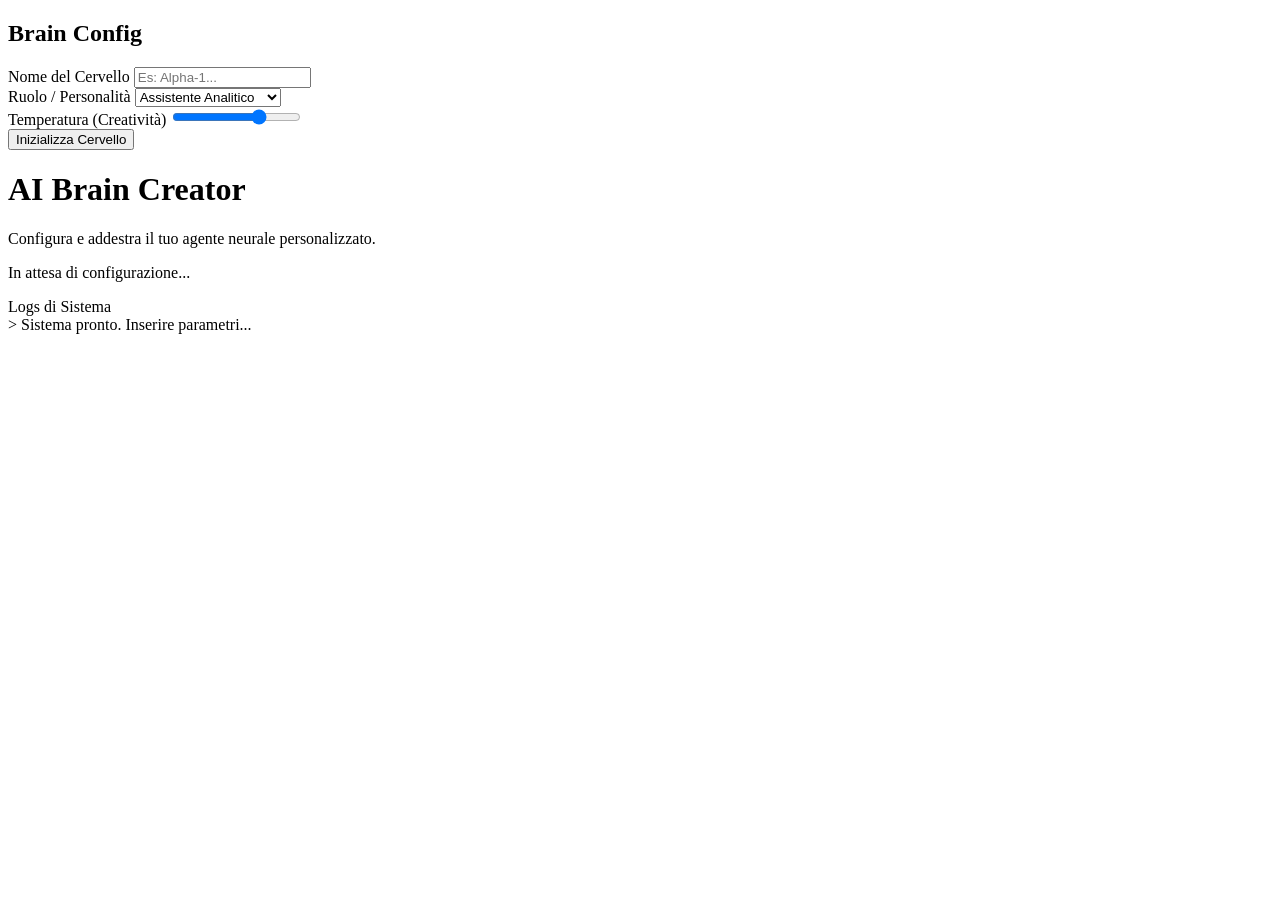
==== index.html @ f11202c1 "Create index.html" ====
<!DOCTYPE html>
<html lang="it">
<head>
    <meta charset="UTF-8">
    <meta name="viewport" content="width=device-width, initial-scale=1.0">
    <title>AI Brain Creator | Dashboard</title>
    <link rel="stylesheet" href="style.css">
    <link href="https://fonts.googleapis.com/css2?family=Inter:wght@300;400;600&display=swap" rel="stylesheet">
</head>
<body>
    <div class="app-container">
        <aside class="sidebar">
            <h2>Brain Config</h2>
            <div class="input-group">
                <label for="brain-name">Nome del Cervello</label>
                <input type="text" id="brain-name" placeholder="Es: Alpha-1...">
            </div>
            <div class="input-group">
                <label for="brain-role">Ruolo / Personalità</label>
                <select id="brain-role">
                    <option value="assistant">Assistente Analitico</option>
                    <option value="creative">Genio Creativo</option>
                    <option value="coder">Sviluppatore Esperto</option>
                </select>
            </div>
            <div class="input-group">
                <label for="temp-slider">Temperatura (Creatività)</label>
                <input type="range" id="temp-slider" min="0" max="100" value="70">
            </div>
            <button id="create-btn" class="primary-btn">Inizializza Cervello</button>
        </aside>

        <main class="main-content">
            <header>
                <h1>AI Brain <span class="highlight">Creator</span></h1>
                <p>Configura e addestra il tuo agente neurale personalizzato.</p>
            </header>

            <div class="canvas-area">
                <div id="brain-status" class="status-card">
                    <div class="pulse-ring"></div>
                    <p id="status-text">In attesa di configurazione...</p>
                </div>
                
                <div class="terminal">
                    <div class="terminal-header">Logs di Sistema</div>
                    <div id="log-output" class="log-content">
                        > Sistema pronto. Inserire parametri...
                    </div>
                </div>
            </div>
        </main>
    </div>
    <script src="script.js"></script>
</body>
</html>
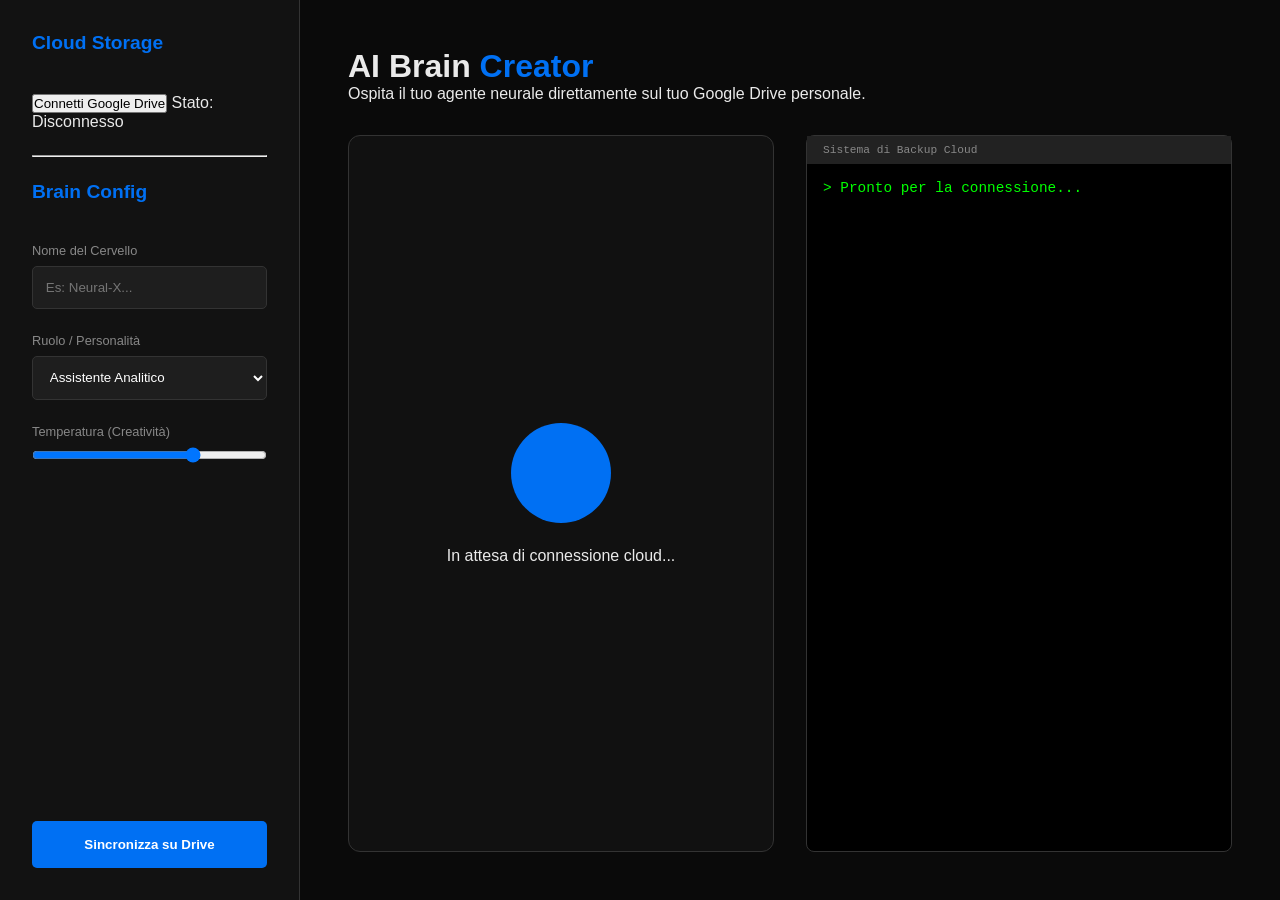
==== commit 7dfd8a5c: "Update index.html" ====
--- a/index.html
+++ b/index.html
@@ -3,17 +3,25 @@
 <head>
     <meta charset="UTF-8">
     <meta name="viewport" content="width=device-width, initial-scale=1.0">
-    <title>AI Brain Creator | Dashboard</title>
+    <title>AI Brain Creator | Cloud Drive Edition</title>
     <link rel="stylesheet" href="style.css">
     <link href="https://fonts.googleapis.com/css2?family=Inter:wght@300;400;600&display=swap" rel="stylesheet">
 </head>
 <body>
     <div class="app-container">
         <aside class="sidebar">
+            <h2>Cloud Storage</h2>
+            <div class="drive-integration">
+                <button id="drive-connect" class="secondary-btn">Connetti Google Drive</button>
+                <span id="drive-status">Stato: Disconnesso</span>
+            </div>
+
+            <hr class="separator">
+
             <h2>Brain Config</h2>
             <div class="input-group">
                 <label for="brain-name">Nome del Cervello</label>
-                <input type="text" id="brain-name" placeholder="Es: Alpha-1...">
+                <input type="text" id="brain-name" placeholder="Es: Neural-X...">
             </div>
             <div class="input-group">
                 <label for="brain-role">Ruolo / Personalità</label>
@@ -27,25 +35,25 @@
                 <label for="temp-slider">Temperatura (Creatività)</label>
                 <input type="range" id="temp-slider" min="0" max="100" value="70">
             </div>
-            <button id="create-btn" class="primary-btn">Inizializza Cervello</button>
+            <button id="create-btn" class="primary-btn">Sincronizza su Drive</button>
         </aside>
 
         <main class="main-content">
             <header>
                 <h1>AI Brain <span class="highlight">Creator</span></h1>
-                <p>Configura e addestra il tuo agente neurale personalizzato.</p>
+                <p>Ospita il tuo agente neurale direttamente sul tuo Google Drive personale.</p>
             </header>
 
             <div class="canvas-area">
                 <div id="brain-status" class="status-card">
                     <div class="pulse-ring"></div>
-                    <p id="status-text">In attesa di configurazione...</p>
+                    <p id="status-text">In attesa di connessione cloud...</p>
                 </div>
                 
                 <div class="terminal">
-                    <div class="terminal-header">Logs di Sistema</div>
+                    <div class="terminal-header">Sistema di Backup Cloud</div>
                     <div id="log-output" class="log-content">
-                        > Sistema pronto. Inserire parametri...
+                        > Pronto per la connessione...
                     </div>
                 </div>
             </div>
--- a/style.css
+++ b/style.css
@@ -0,0 +1,152 @@
+:root {
+    --bg-dark: #0a0a0a;
+    --sidebar-bg: #121212;
+    --accent: #0070f3;
+    --text-main: #eaeaea;
+    --text-dim: #888;
+    --border: #333;
+}
+
+* {
+    box-sizing: border-box;
+    margin: 0;
+    padding: 0;
+}
+
+body {
+    font-family: 'Inter', sans-serif;
+    background-color: var(--bg-dark);
+    color: var(--text-main);
+    height: 100vh;
+    overflow: hidden;
+}
+
+.app-container {
+    display: flex;
+    height: 100%;
+}
+
+/* Sidebar */
+.sidebar {
+    width: 300px;
+    background-color: var(--sidebar-bg);
+    border-right: 1px solid var(--border);
+    padding: 2rem;
+    display: flex;
+    flex-direction: column;
+    gap: 1.5rem;
+}
+
+.sidebar h2 {
+    font-size: 1.2rem;
+    margin-bottom: 1rem;
+    color: var(--accent);
+}
+
+.input-group {
+    display: flex;
+    flex-direction: column;
+    gap: 0.5rem;
+}
+
+label {
+    font-size: 0.8rem;
+    color: var(--text-dim);
+}
+
+input[type="text"], select {
+    background: #1e1e1e;
+    border: 1px solid var(--border);
+    padding: 0.8rem;
+    color: white;
+    border-radius: 5px;
+}
+
+.primary-btn {
+    background-color: var(--accent);
+    color: white;
+    border: none;
+    padding: 1rem;
+    border-radius: 5px;
+    cursor: pointer;
+    font-weight: 600;
+    transition: transform 0.2s, opacity 0.2s;
+    margin-top: auto;
+}
+
+.primary-btn:hover {
+    opacity: 0.9;
+    transform: translateY(-2px);
+}
+
+/* Main Content */
+.main-content {
+    flex: 1;
+    padding: 3rem;
+    display: flex;
+    flex-direction: column;
+    gap: 2rem;
+}
+
+.highlight {
+    color: var(--accent);
+}
+
+.canvas-area {
+    display: grid;
+    grid-template-columns: 1fr 1fr;
+    gap: 2rem;
+    flex: 1;
+}
+
+.status-card {
+    background: #111;
+    border: 1px solid var(--border);
+    border-radius: 12px;
+    display: flex;
+    flex-direction: column;
+    align-items: center;
+    justify-content: center;
+    position: relative;
+}
+
+/* Animazione Pulsante */
+.pulse-ring {
+    width: 100px;
+    height: 100px;
+    border-radius: 50%;
+    background: var(--accent);
+    box-shadow: 0 0 0 rgba(0, 112, 243, 0.4);
+    animation: pulse 2s infinite;
+    margin-bottom: 1.5rem;
+}
+
+@keyframes pulse {
+    0% { box-shadow: 0 0 0 0 rgba(0, 112, 243, 0.7); }
+    70% { box-shadow: 0 0 0 20px rgba(0, 112, 243, 0); }
+    100% { box-shadow: 0 0 0 0 rgba(0, 112, 243, 0); }
+}
+
+.terminal {
+    background: black;
+    border: 1px solid var(--border);
+    border-radius: 8px;
+    font-family: 'Courier New', Courier, monospace;
+    display: flex;
+    flex-direction: column;
+}
+
+.terminal-header {
+    background: #222;
+    padding: 0.5rem 1rem;
+    font-size: 0.7rem;
+    color: var(--text-dim);
+}
+
+.log-content {
+    padding: 1rem;
+    font-size: 0.9rem;
+    color: #00ff00;
+    overflow-y: auto;
+    max-height: 400px;
+}
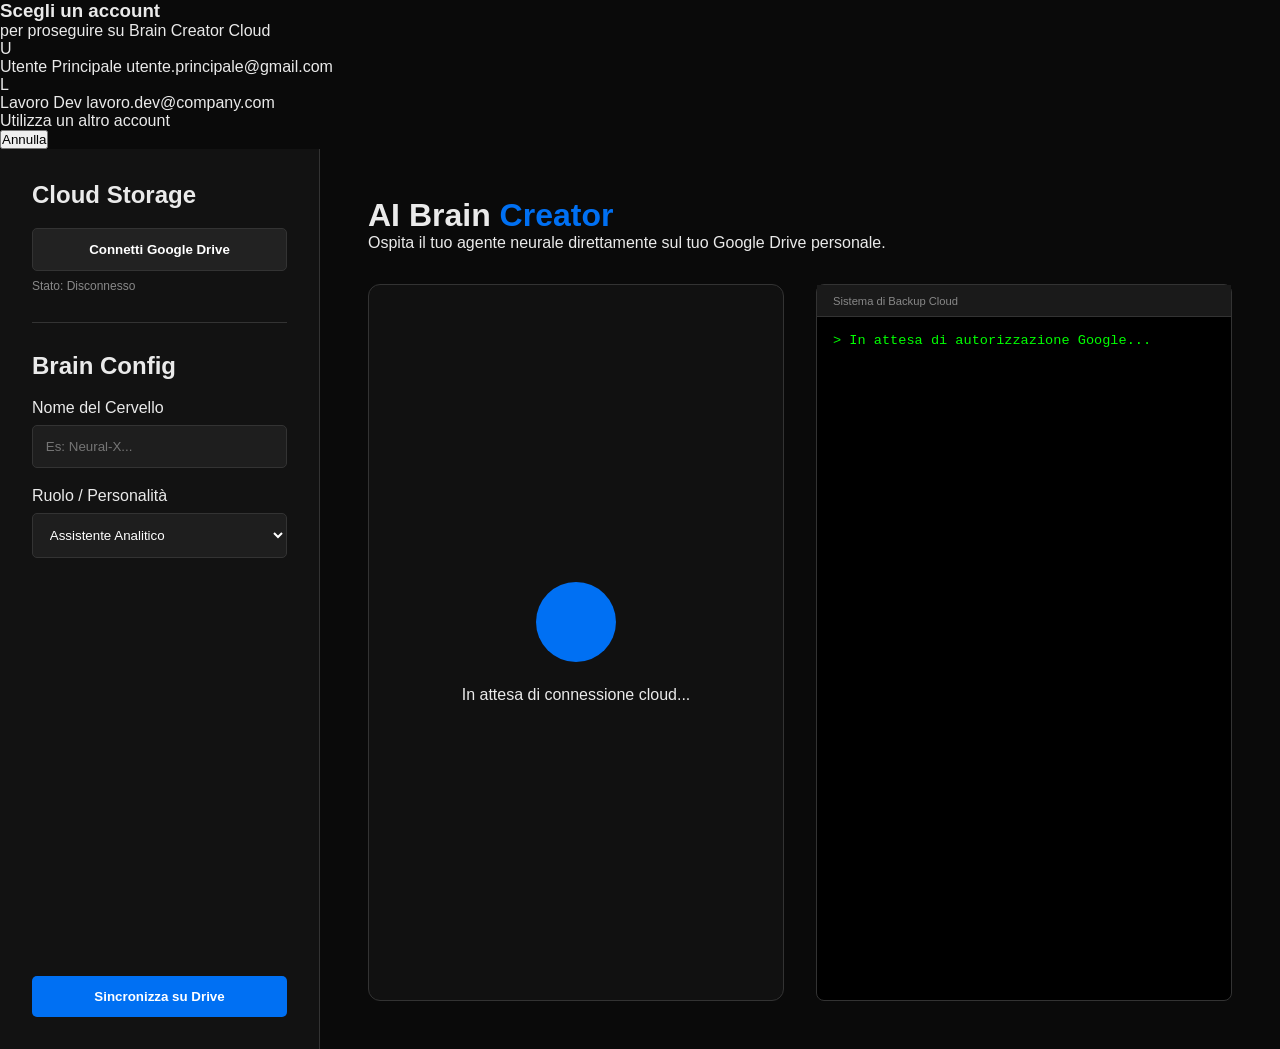
==== commit 07357171: "Update index.html" ====
--- a/index.html
+++ b/index.html
@@ -8,6 +8,33 @@
     <link href="https://fonts.googleapis.com/css2?family=Inter:wght@300;400;600&display=swap" rel="stylesheet">
 </head>
 <body>
+    <div id="account-modal" class="modal-overlay">
+        <div class="modal-content">
+            <h3>Scegli un account</h3>
+            <p>per proseguire su Brain Creator Cloud</p>
+            <div class="account-list">
+                <div class="account-item" onclick="selectAccount('utente.principale@gmail.com')">
+                    <div class="avatar">U</div>
+                    <div class="details">
+                        <span class="name">Utente Principale</span>
+                        <span class="email">utente.principale@gmail.com</span>
+                    </div>
+                </div>
+                <div class="account-item" onclick="selectAccount('lavoro.dev@company.com')">
+                    <div class="avatar">L</div>
+                    <div class="details">
+                        <span class="name">Lavoro Dev</span>
+                        <span class="email">lavoro.dev@company.com</span>
+                    </div>
+                </div>
+                <div class="account-item use-another">
+                    <span>Utilizza un altro account</span>
+                </div>
+            </div>
+            <button class="close-modal" onclick="closeModal()">Annulla</button>
+        </div>
+    </div>
+
     <div class="app-container">
         <aside class="sidebar">
             <h2>Cloud Storage</h2>
@@ -31,10 +58,6 @@
                     <option value="coder">Sviluppatore Esperto</option>
                 </select>
             </div>
-            <div class="input-group">
-                <label for="temp-slider">Temperatura (Creatività)</label>
-                <input type="range" id="temp-slider" min="0" max="100" value="70">
-            </div>
             <button id="create-btn" class="primary-btn">Sincronizza su Drive</button>
         </aside>
 
@@ -53,7 +76,7 @@
                 <div class="terminal">
                     <div class="terminal-header">Sistema di Backup Cloud</div>
                     <div id="log-output" class="log-content">
-                        > Pronto per la connessione...
+                        > In attesa di autorizzazione Google...
                     </div>
                 </div>
             </div>
--- a/style.css
+++ b/style.css
@@ -2,16 +2,13 @@
     --bg-dark: #0a0a0a;
     --sidebar-bg: #121212;
     --accent: #0070f3;
+    --accent-success: #34a853;
     --text-main: #eaeaea;
     --text-dim: #888;
     --border: #333;
 }
 
-* {
-    box-sizing: border-box;
-    margin: 0;
-    padding: 0;
-}
+* { box-sizing: border-box; margin: 0; padding: 0; }
 
 body {
     font-family: 'Inter', sans-serif;
@@ -21,38 +18,36 @@
     overflow: hidden;
 }
 
-.app-container {
-    display: flex;
-    height: 100%;
-}
+.app-container { display: flex; height: 100%; }
 
-/* Sidebar */
 .sidebar {
-    width: 300px;
+    width: 320px;
     background-color: var(--sidebar-bg);
     border-right: 1px solid var(--border);
     padding: 2rem;
     display: flex;
     flex-direction: column;
-    gap: 1.5rem;
+    gap: 1.2rem;
 }
 
-.sidebar h2 {
-    font-size: 1.2rem;
-    margin-bottom: 1rem;
-    color: var(--accent);
-}
-
-.input-group {
+.drive-integration {
     display: flex;
     flex-direction: column;
     gap: 0.5rem;
 }
 
-label {
-    font-size: 0.8rem;
+#drive-status {
+    font-size: 0.75rem;
     color: var(--text-dim);
 }
+
+.separator {
+    border: 0;
+    border-top: 1px solid var(--border);
+    margin: 10px 0;
+}
+
+.input-group { display: flex; flex-direction: column; gap: 0.5rem; }
 
 input[type="text"], select {
     background: #1e1e1e;
@@ -62,42 +57,25 @@
     border-radius: 5px;
 }
 
-.primary-btn {
-    background-color: var(--accent);
-    color: white;
-    border: none;
-    padding: 1rem;
+.primary-btn, .secondary-btn {
+    padding: 0.8rem;
     border-radius: 5px;
     cursor: pointer;
     font-weight: 600;
-    transition: transform 0.2s, opacity 0.2s;
-    margin-top: auto;
+    border: none;
+    transition: all 0.2s;
 }
 
-.primary-btn:hover {
-    opacity: 0.9;
-    transform: translateY(-2px);
-}
+.primary-btn { background-color: var(--accent); color: white; margin-top: auto; }
+.secondary-btn { background-color: #222; color: #fff; border: 1px solid var(--border); }
 
-/* Main Content */
-.main-content {
-    flex: 1;
-    padding: 3rem;
-    display: flex;
-    flex-direction: column;
-    gap: 2rem;
-}
+.secondary-btn:hover { background-color: #333; }
+.primary-btn:hover { transform: translateY(-2px); opacity: 0.9; }
 
-.highlight {
-    color: var(--accent);
-}
-
-.canvas-area {
-    display: grid;
-    grid-template-columns: 1fr 1fr;
-    gap: 2rem;
-    flex: 1;
-}
+/* Main UI */
+.main-content { flex: 1; padding: 3rem; display: flex; flex-direction: column; gap: 2rem; }
+.highlight { color: var(--accent); }
+.canvas-area { display: grid; grid-template-columns: 1fr 1fr; gap: 2rem; flex: 1; }
 
 .status-card {
     background: #111;
@@ -107,22 +85,19 @@
     flex-direction: column;
     align-items: center;
     justify-content: center;
-    position: relative;
 }
 
-/* Animazione Pulsante */
 .pulse-ring {
-    width: 100px;
-    height: 100px;
+    width: 80px;
+    height: 80px;
     border-radius: 50%;
     background: var(--accent);
-    box-shadow: 0 0 0 rgba(0, 112, 243, 0.4);
     animation: pulse 2s infinite;
     margin-bottom: 1.5rem;
 }
 
 @keyframes pulse {
-    0% { box-shadow: 0 0 0 0 rgba(0, 112, 243, 0.7); }
+    0% { box-shadow: 0 0 0 0 rgba(0, 112, 243, 0.4); }
     70% { box-shadow: 0 0 0 20px rgba(0, 112, 243, 0); }
     100% { box-shadow: 0 0 0 0 rgba(0, 112, 243, 0); }
 }
@@ -131,22 +106,9 @@
     background: black;
     border: 1px solid var(--border);
     border-radius: 8px;
-    font-family: 'Courier New', Courier, monospace;
     display: flex;
     flex-direction: column;
 }
 
-.terminal-header {
-    background: #222;
-    padding: 0.5rem 1rem;
-    font-size: 0.7rem;
-    color: var(--text-dim);
-}
-
-.log-content {
-    padding: 1rem;
-    font-size: 0.9rem;
-    color: #00ff00;
-    overflow-y: auto;
-    max-height: 400px;
-}
+.terminal-header { background: #1a1a1a; padding: 0.6rem 1rem; font-size: 0.7rem; color: var(--text-dim); border-bottom: 1px solid var(--border); }
+.log-content { padding: 1rem; font-size: 0.85rem; color: #00ff00; font-family: monospace; overflow-y: auto; }
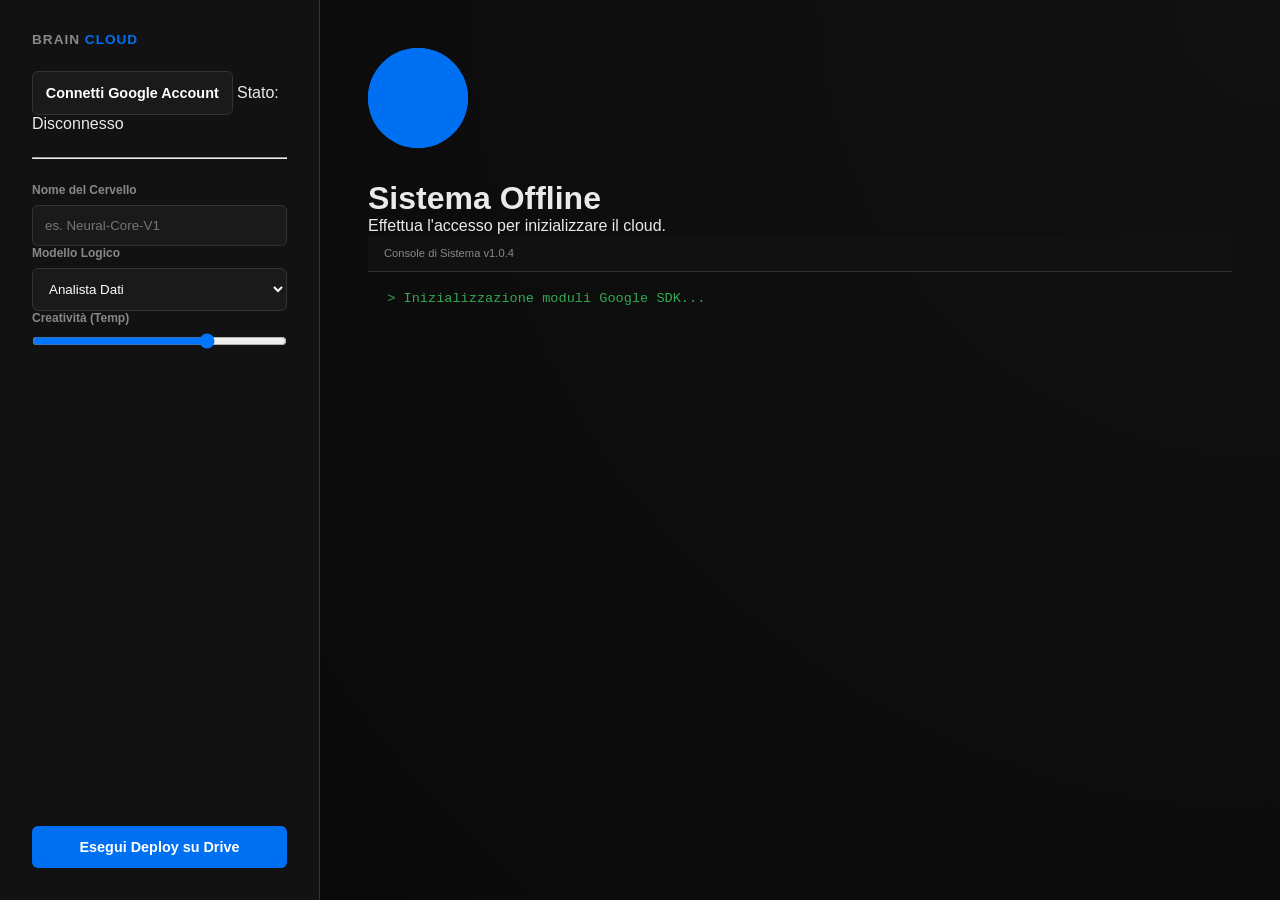
==== commit 8f1f2034: "Update index.html" ====
--- a/index.html
+++ b/index.html
@@ -3,85 +3,77 @@
 <head>
     <meta charset="UTF-8">
     <meta name="viewport" content="width=device-width, initial-scale=1.0">
-    <title>AI Brain Creator | Cloud Drive Edition</title>
+    <title>AI Brain Creator | Cloud Drive Professional</title>
     <link rel="stylesheet" href="style.css">
     <link href="https://fonts.googleapis.com/css2?family=Inter:wght@300;400;600&display=swap" rel="stylesheet">
 </head>
 <body>
-    <div id="account-modal" class="modal-overlay">
-        <div class="modal-content">
-            <h3>Scegli un account</h3>
-            <p>per proseguire su Brain Creator Cloud</p>
-            <div class="account-list">
-                <div class="account-item" onclick="selectAccount('utente.principale@gmail.com')">
-                    <div class="avatar">U</div>
-                    <div class="details">
-                        <span class="name">Utente Principale</span>
-                        <span class="email">utente.principale@gmail.com</span>
-                    </div>
-                </div>
-                <div class="account-item" onclick="selectAccount('lavoro.dev@company.com')">
-                    <div class="avatar">L</div>
-                    <div class="details">
-                        <span class="name">Lavoro Dev</span>
-                        <span class="email">lavoro.dev@company.com</span>
-                    </div>
-                </div>
-                <div class="account-item use-another">
-                    <span>Utilizza un altro account</span>
-                </div>
-            </div>
-            <button class="close-modal" onclick="closeModal()">Annulla</button>
-        </div>
-    </div>
-
     <div class="app-container">
         <aside class="sidebar">
-            <h2>Cloud Storage</h2>
+            <div class="brand">
+                <h2>Brain <span class="highlight">Cloud</span></h2>
+            </div>
+            
             <div class="drive-integration">
-                <button id="drive-connect" class="secondary-btn">Connetti Google Drive</button>
+                <button id="drive-connect" class="secondary-btn">Connetti Google Account</button>
                 <span id="drive-status">Stato: Disconnesso</span>
             </div>
 
             <hr class="separator">
 
-            <h2>Brain Config</h2>
-            <div class="input-group">
-                <label for="brain-name">Nome del Cervello</label>
-                <input type="text" id="brain-name" placeholder="Es: Neural-X...">
+            <div class="config-section">
+                <div class="input-group">
+                    <label>Nome del Cervello</label>
+                    <input type="text" id="brain-name" placeholder="es. Neural-Core-V1">
+                </div>
+                
+                <div class="input-group">
+                    <label>Modello Logico</label>
+                    <select id="brain-role">
+                        <option value="analyst">Analista Dati</option>
+                        <option value="creative">Generatore Creativo</option>
+                        <option value="logic">Motore Logico</option>
+                    </select>
+                </div>
+
+                <div class="input-group">
+                    <label>Creatività (Temp)</label>
+                    <input type="range" id="temp-slider" min="0" max="100" value="70">
+                </div>
             </div>
-            <div class="input-group">
-                <label for="brain-role">Ruolo / Personalità</label>
-                <select id="brain-role">
-                    <option value="assistant">Assistente Analitico</option>
-                    <option value="creative">Genio Creativo</option>
-                    <option value="coder">Sviluppatore Esperto</option>
-                </select>
+
+            <div class="progress-container" id="upload-progress" style="display: none;">
+                <div class="progress-bar">
+                    <div class="progress-fill" id="fill-bar"></div>
+                </div>
+                <span class="progress-text">Sincronizzazione...</span>
             </div>
-            <button id="create-btn" class="primary-btn">Sincronizza su Drive</button>
+
+            <button id="create-btn" class="primary-btn">Esegui Deploy su Drive</button>
         </aside>
 
         <main class="main-content">
-            <header>
-                <h1>AI Brain <span class="highlight">Creator</span></h1>
-                <p>Ospita il tuo agente neurale direttamente sul tuo Google Drive personale.</p>
-            </header>
+            <div class="canvas">
+                <div class="status-monitor">
+                    <div class="pulse-ring" id="main-ring"></div>
+                    <h1 id="status-title">Sistema Offline</h1>
+                    <p id="status-desc">Effettua l'accesso per inizializzare il cloud.</p>
+                </div>
 
-            <div class="canvas-area">
-                <div id="brain-status" class="status-card">
-                    <div class="pulse-ring"></div>
-                    <p id="status-text">In attesa di connessione cloud...</p>
-                </div>
-                
-                <div class="terminal">
-                    <div class="terminal-header">Sistema di Backup Cloud</div>
+                <div class="terminal-window">
+                    <div class="terminal-header">
+                        <span>Console di Sistema v1.0.4</span>
+                    </div>
                     <div id="log-output" class="log-content">
-                        > In attesa di autorizzazione Google...
+                        > Inizializzazione moduli Google SDK...
                     </div>
                 </div>
             </div>
         </main>
     </div>
+
+    <script async defer src="https://apis.google.com/js/api.js" onload="gapiLoaded()"></script>
+    <script async defer src="https://accounts.google.com/gsi/client" onload="gisLoaded()"></script>
     <script src="script.js"></script>
 </body>
 </html>
--- a/style.css
+++ b/style.css
@@ -3,12 +3,19 @@
     --sidebar-bg: #121212;
     --accent: #0070f3;
     --accent-success: #34a853;
+    --accent-error: #ff4d4d;
     --text-main: #eaeaea;
     --text-dim: #888;
     --border: #333;
-}
-
-* { box-sizing: border-box; margin: 0; padding: 0; }
+    --modal-bg: #1e1e1e;
+    --transition: all 0.3s ease;
+}
+
+* {
+    box-sizing: border-box;
+    margin: 0;
+    padding: 0;
+}
 
 body {
     font-family: 'Inter', sans-serif;
@@ -18,7 +25,78 @@
     overflow: hidden;
 }
 
-.app-container { display: flex; height: 100%; }
+/* Modal e Overlay */
+.modal-overlay {
+    position: fixed;
+    top: 0; left: 0; width: 100%; height: 100%;
+    background: rgba(0, 0, 0, 0.9);
+    display: none;
+    justify-content: center;
+    align-items: center;
+    z-index: 9999;
+    backdrop-filter: blur(5px);
+}
+
+.modal-content {
+    background: var(--modal-bg);
+    padding: 2.5rem;
+    border-radius: 16px;
+    width: 100%;
+    max-width: 420px;
+    border: 1px solid var(--border);
+    box-shadow: 0 20px 50px rgba(0,0,0,0.5);
+    text-align: center;
+    animation: slideIn 0.3s ease-out;
+}
+
+@keyframes slideIn {
+    from { transform: translateY(20px); opacity: 0; }
+    to { transform: translateY(0); opacity: 1; }
+}
+
+.account-list {
+    display: flex;
+    flex-direction: column;
+    gap: 1rem;
+    margin: 2rem 0;
+}
+
+.account-item {
+    display: flex;
+    align-items: center;
+    padding: 1rem;
+    background: #252525;
+    border-radius: 10px;
+    cursor: pointer;
+    border: 1px solid transparent;
+    transition: var(--transition);
+}
+
+.account-item:hover {
+    background: #2d2d2d;
+    border-color: var(--accent);
+}
+
+.avatar {
+    width: 40px; height: 40px;
+    background: linear-gradient(135deg, var(--accent), #00a2ff);
+    border-radius: 50%;
+    display: flex;
+    align-items: center;
+    justify-content: center;
+    font-weight: 600;
+    margin-right: 1rem;
+}
+
+.details { text-align: left; }
+.details .name { display: block; font-size: 0.95rem; font-weight: 600; }
+.details .email { font-size: 0.8rem; color: var(--text-dim); }
+
+/* Layout Principale */
+.app-container {
+    display: flex;
+    height: 100vh;
+}
 
 .sidebar {
     width: 320px;
@@ -27,88 +105,148 @@
     padding: 2rem;
     display: flex;
     flex-direction: column;
-    gap: 1.2rem;
-}
-
-.drive-integration {
+    gap: 1.5rem;
+}
+
+.sidebar h2 {
+    font-size: 0.85rem;
+    text-transform: uppercase;
+    letter-spacing: 1px;
+    color: var(--text-dim);
+}
+
+.input-group {
     display: flex;
     flex-direction: column;
     gap: 0.5rem;
 }
 
-#drive-status {
-    font-size: 0.75rem;
-    color: var(--text-dim);
-}
-
-.separator {
-    border: 0;
-    border-top: 1px solid var(--border);
-    margin: 10px 0;
-}
-
-.input-group { display: flex; flex-direction: column; gap: 0.5rem; }
+label { font-size: 0.75rem; color: var(--text-dim); font-weight: 600; }
 
 input[type="text"], select {
-    background: #1e1e1e;
-    border: 1px solid var(--border);
-    padding: 0.8rem;
+    background: #1a1a1a;
+    border: 1px solid var(--border);
+    padding: 0.75rem;
     color: white;
-    border-radius: 5px;
-}
-
+    border-radius: 6px;
+    font-family: inherit;
+    transition: var(--transition);
+}
+
+input:focus, select:focus {
+    outline: none;
+    border-color: var(--accent);
+}
+
+/* Progress Bar */
+.progress-container {
+    width: 100%;
+    height: 6px;
+    background: #222;
+    border-radius: 10px;
+    margin: 1rem 0;
+    overflow: hidden;
+    display: none;
+}
+
+.progress-fill {
+    height: 100%;
+    width: 0%;
+    background: var(--accent);
+    transition: width 0.3s ease;
+}
+
+/* Pulsanti */
 .primary-btn, .secondary-btn {
     padding: 0.8rem;
-    border-radius: 5px;
+    border-radius: 6px;
     cursor: pointer;
     font-weight: 600;
+    font-size: 0.9rem;
     border: none;
-    transition: all 0.2s;
-}
-
-.primary-btn { background-color: var(--accent); color: white; margin-top: auto; }
-.secondary-btn { background-color: #222; color: #fff; border: 1px solid var(--border); }
-
-.secondary-btn:hover { background-color: #333; }
-.primary-btn:hover { transform: translateY(-2px); opacity: 0.9; }
-
-/* Main UI */
-.main-content { flex: 1; padding: 3rem; display: flex; flex-direction: column; gap: 2rem; }
+    transition: var(--transition);
+}
+
+.primary-btn { background: var(--accent); color: white; margin-top: auto; }
+.primary-btn:disabled { background: #333; cursor: not-allowed; }
+.secondary-btn { background: #1a1a1a; color: white; border: 1px solid var(--border); }
+.secondary-btn:hover { background: #222; border-color: var(--text-dim); }
+
+/* Main Area */
+.main-content {
+    flex: 1;
+    padding: 3rem;
+    display: flex;
+    flex-direction: column;
+    gap: 2rem;
+    background: radial-gradient(circle at top right, #111, #0a0a0a);
+}
+
 .highlight { color: var(--accent); }
-.canvas-area { display: grid; grid-template-columns: 1fr 1fr; gap: 2rem; flex: 1; }
+
+.canvas-area {
+    display: grid;
+    grid-template-columns: 1fr 1fr;
+    gap: 2rem;
+    flex: 1;
+}
 
 .status-card {
-    background: #111;
-    border: 1px solid var(--border);
-    border-radius: 12px;
+    background: rgba(20, 20, 20, 0.5);
+    border: 1px solid var(--border);
+    border-radius: 16px;
     display: flex;
     flex-direction: column;
     align-items: center;
     justify-content: center;
+    backdrop-filter: blur(10px);
 }
 
 .pulse-ring {
-    width: 80px;
-    height: 80px;
+    width: 100px;
+    height: 100px;
     border-radius: 50%;
     background: var(--accent);
-    animation: pulse 2s infinite;
-    margin-bottom: 1.5rem;
-}
-
-@keyframes pulse {
-    0% { box-shadow: 0 0 0 0 rgba(0, 112, 243, 0.4); }
-    70% { box-shadow: 0 0 0 20px rgba(0, 112, 243, 0); }
-    100% { box-shadow: 0 0 0 0 rgba(0, 112, 243, 0); }
+    position: relative;
+    margin-bottom: 2rem;
+}
+
+.pulse-ring::after {
+    content: '';
+    position: absolute;
+    width: 100%; height: 100%;
+    border-radius: 50%;
+    background: inherit;
+    animation: pulse-anim 2s infinite;
+}
+
+@keyframes pulse-anim {
+    0% { transform: scale(1); opacity: 0.5; }
+    100% { transform: scale(1.8); opacity: 0; }
 }
 
 .terminal {
-    background: black;
-    border: 1px solid var(--border);
-    border-radius: 8px;
-    display: flex;
-    flex-direction: column;
-}
-
-.terminal-header { background: #1a1a1a; padding: 0.6rem 1rem; font-size: 0.7rem; color: var(--text-dim); border-bottom: 1px solid var(--border); }
-.log-content { padding: 1rem; font-size: 0.85rem; color: #00ff00; font-family: monospace; overflow-y: auto; }
+    background: #000;
+    border: 1px solid var(--border);
+    border-radius: 12px;
+    overflow: hidden;
+    display: flex;
+    flex-direction: column;
+}
+
+.terminal-header {
+    background: #111;
+    padding: 0.75rem 1rem;
+    font-size: 0.7rem;
+    color: var(--text-dim);
+    border-bottom: 1px solid var(--border);
+}
+
+.log-content {
+    padding: 1.2rem;
+    font-size: 0.85rem;
+    color: var(--accent-success);
+    font-family: 'Courier New', monospace;
+    overflow-y: auto;
+    flex: 1;
+}
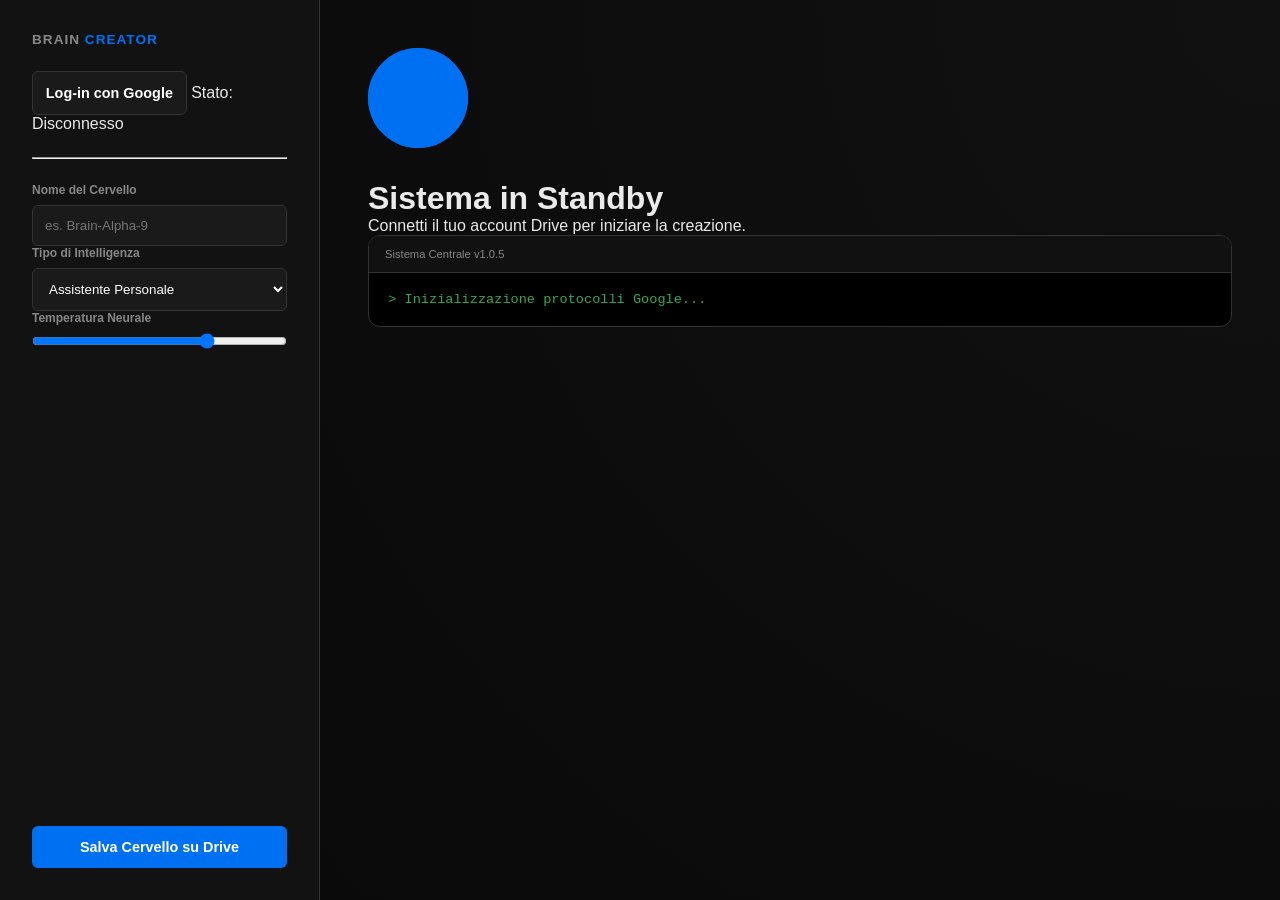
==== commit 941eb9c8: "Update index.html" ====
--- a/index.html
+++ b/index.html
@@ -3,7 +3,7 @@
 <head>
     <meta charset="UTF-8">
     <meta name="viewport" content="width=device-width, initial-scale=1.0">
-    <title>AI Brain Creator | Cloud Drive Professional</title>
+    <title>AI Brain Creator | Cloud Drive Pro</title>
     <link rel="stylesheet" href="style.css">
     <link href="https://fonts.googleapis.com/css2?family=Inter:wght@300;400;600&display=swap" rel="stylesheet">
 </head>
@@ -11,11 +11,11 @@
     <div class="app-container">
         <aside class="sidebar">
             <div class="brand">
-                <h2>Brain <span class="highlight">Cloud</span></h2>
+                <h2>Brain <span class="highlight">Creator</span></h2>
             </div>
             
             <div class="drive-integration">
-                <button id="drive-connect" class="secondary-btn">Connetti Google Account</button>
+                <button id="drive-connect" class="secondary-btn">Log-in con Google</button>
                 <span id="drive-status">Stato: Disconnesso</span>
             </div>
 
@@ -24,48 +24,46 @@
             <div class="config-section">
                 <div class="input-group">
                     <label>Nome del Cervello</label>
-                    <input type="text" id="brain-name" placeholder="es. Neural-Core-V1">
+                    <input type="text" id="brain-name" placeholder="es. Brain-Alpha-9">
                 </div>
                 
                 <div class="input-group">
-                    <label>Modello Logico</label>
+                    <label>Tipo di Intelligenza</label>
                     <select id="brain-role">
-                        <option value="analyst">Analista Dati</option>
-                        <option value="creative">Generatore Creativo</option>
-                        <option value="logic">Motore Logico</option>
+                        <option value="assistant">Assistente Personale</option>
+                        <option value="researcher">Ricercatore Scientifico</option>
+                        <option value="creative">Scrittore Creativo</option>
                     </select>
                 </div>
 
                 <div class="input-group">
-                    <label>Creatività (Temp)</label>
+                    <label>Temperatura Neurale</label>
                     <input type="range" id="temp-slider" min="0" max="100" value="70">
                 </div>
             </div>
 
-            <div class="progress-container" id="upload-progress" style="display: none;">
+            <div id="upload-progress" class="progress-container" style="display: none;">
                 <div class="progress-bar">
                     <div class="progress-fill" id="fill-bar"></div>
                 </div>
-                <span class="progress-text">Sincronizzazione...</span>
+                <span class="progress-text">Caricamento su Cloud...</span>
             </div>
 
-            <button id="create-btn" class="primary-btn">Esegui Deploy su Drive</button>
+            <button id="create-btn" class="primary-btn">Salva Cervello su Drive</button>
         </aside>
 
         <main class="main-content">
             <div class="canvas">
                 <div class="status-monitor">
                     <div class="pulse-ring" id="main-ring"></div>
-                    <h1 id="status-title">Sistema Offline</h1>
-                    <p id="status-desc">Effettua l'accesso per inizializzare il cloud.</p>
+                    <h1 id="status-title">Sistema in Standby</h1>
+                    <p id="status-desc">Connetti il tuo account Drive per iniziare la creazione.</p>
                 </div>
 
-                <div class="terminal-window">
-                    <div class="terminal-header">
-                        <span>Console di Sistema v1.0.4</span>
-                    </div>
+                <div class="terminal">
+                    <div class="terminal-header">Sistema Centrale v1.0.5</div>
                     <div id="log-output" class="log-content">
-                        > Inizializzazione moduli Google SDK...
+                        > Inizializzazione protocolli Google...
                     </div>
                 </div>
             </div>
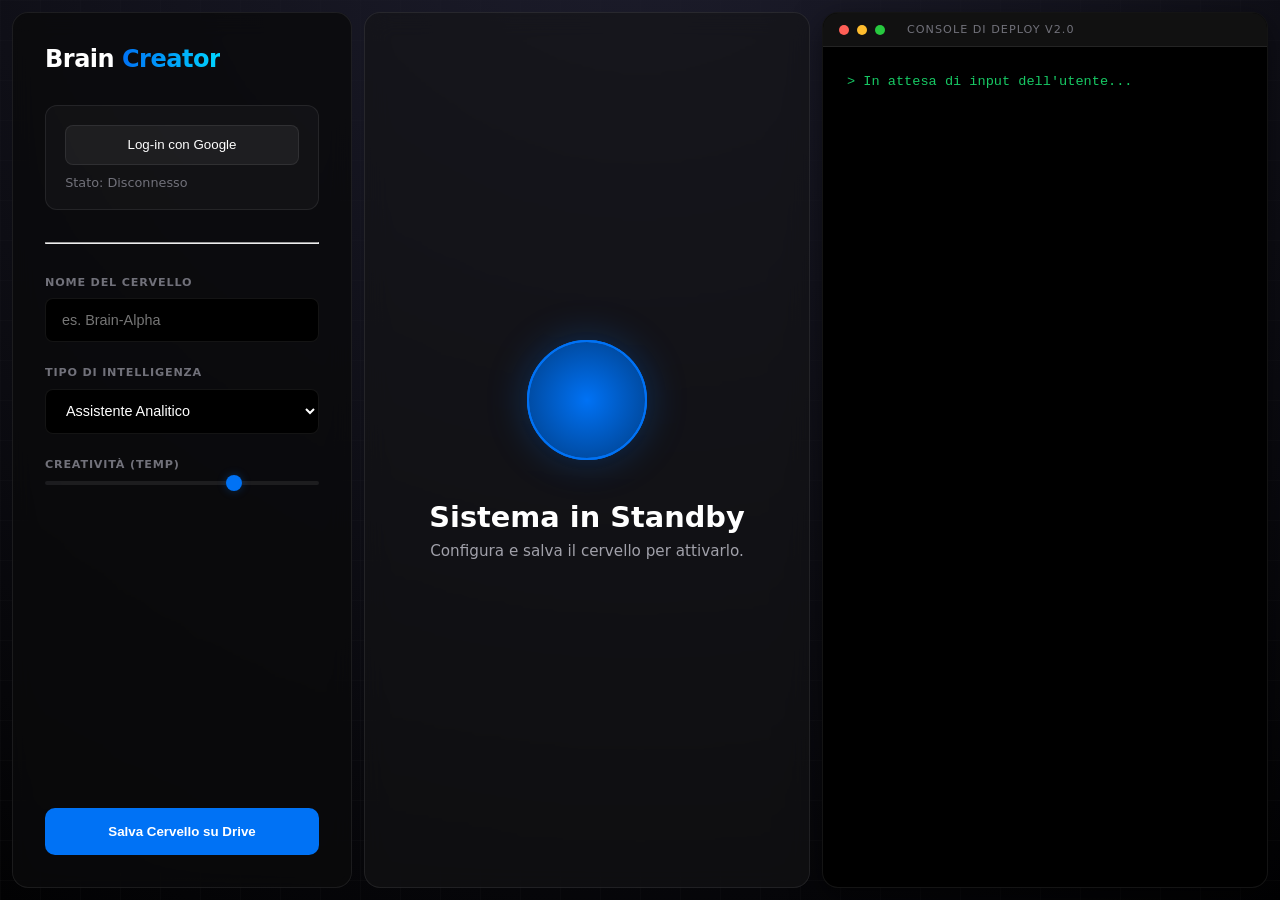
==== commit 06cc5597: "Update index.html" ====
--- a/index.html
+++ b/index.html
@@ -3,7 +3,7 @@
 <head>
     <meta charset="UTF-8">
     <meta name="viewport" content="width=device-width, initial-scale=1.0">
-    <title>AI Brain Creator | Cloud Drive Pro</title>
+    <title>AI Brain Creator | Dashboard</title>
     <link rel="stylesheet" href="style.css">
     <link href="https://fonts.googleapis.com/css2?family=Inter:wght@300;400;600&display=swap" rel="stylesheet">
 </head>
@@ -24,32 +24,31 @@
             <div class="config-section">
                 <div class="input-group">
                     <label>Nome del Cervello</label>
-                    <input type="text" id="brain-name" placeholder="es. Brain-Alpha-9">
+                    <input type="text" id="brain-name" placeholder="es. Brain-Alpha">
                 </div>
                 
                 <div class="input-group">
                     <label>Tipo di Intelligenza</label>
                     <select id="brain-role">
-                        <option value="assistant">Assistente Personale</option>
-                        <option value="researcher">Ricercatore Scientifico</option>
-                        <option value="creative">Scrittore Creativo</option>
+                        <option value="assistant">Assistente Analitico</option>
+                        <option value="creative">Genio Creativo</option>
+                        <option value="coder">Sviluppatore Esperto</option>
                     </select>
                 </div>
 
                 <div class="input-group">
-                    <label>Temperatura Neurale</label>
+                    <label>Creatività (Temp)</label>
                     <input type="range" id="temp-slider" min="0" max="100" value="70">
                 </div>
             </div>
 
             <div id="upload-progress" class="progress-container" style="display: none;">
-                <div class="progress-bar">
-                    <div class="progress-fill" id="fill-bar"></div>
-                </div>
+                <div class="progress-bar"><div class="progress-fill" id="fill-bar"></div></div>
                 <span class="progress-text">Caricamento su Cloud...</span>
             </div>
 
             <button id="create-btn" class="primary-btn">Salva Cervello su Drive</button>
+            <button id="launch-btn" class="primary-btn pulse-btn" style="display: none; background: #17c964;">Avvia Interfaccia Neurale ➤</button>
         </aside>
 
         <main class="main-content">
@@ -57,13 +56,13 @@
                 <div class="status-monitor">
                     <div class="pulse-ring" id="main-ring"></div>
                     <h1 id="status-title">Sistema in Standby</h1>
-                    <p id="status-desc">Connetti il tuo account Drive per iniziare la creazione.</p>
+                    <p id="status-desc">Configura e salva il cervello per attivarlo.</p>
                 </div>
 
                 <div class="terminal">
-                    <div class="terminal-header">Sistema Centrale v1.0.5</div>
+                    <div class="terminal-header"><span>Console di Deploy v2.0</span></div>
                     <div id="log-output" class="log-content">
-                        > Inizializzazione protocolli Google...
+                        > In attesa di input dell'utente...
                     </div>
                 </div>
             </div>
--- a/style.css
+++ b/style.css
@@ -1,252 +1,344 @@
+/* BRAIN CREATOR - PREMIUM UI KIT 
+   Focus: Glassmorphism, Deep Space Aesthetics, High-Contrast 
+*/
+
 :root {
-    --bg-dark: #0a0a0a;
-    --sidebar-bg: #121212;
-    --accent: #0070f3;
-    --accent-success: #34a853;
-    --accent-error: #ff4d4d;
-    --text-main: #eaeaea;
-    --text-dim: #888;
-    --border: #333;
-    --modal-bg: #1e1e1e;
-    --transition: all 0.3s ease;
+    /* Color Palette */
+    --bg-main: #020203;
+    --sidebar-bg: rgba(10, 10, 12, 0.8);
+    --card-bg: rgba(20, 20, 23, 0.6);
+    --accent-blue: #0072f5;
+    --accent-glow: rgba(0, 114, 245, 0.3);
+    --accent-success: #17c964;
+    --accent-error: #f31260;
+    
+    /* Text Colors */
+    --text-primary: #ffffff;
+    --text-secondary: #a1a1aa;
+    --text-muted: #71717a;
+    
+    /* Borders & Glass */
+    --border-color: rgba(255, 255, 255, 0.08);
+    --glass-blur: blur(12px);
+    --transition-fast: all 0.2s cubic-bezier(0.4, 0, 0.2, 1);
 }
 
 * {
     box-sizing: border-box;
     margin: 0;
     padding: 0;
+    -webkit-font-smoothing: antialiased;
 }
 
 body {
-    font-family: 'Inter', sans-serif;
-    background-color: var(--bg-dark);
-    color: var(--text-main);
+    font-family: 'Inter', system-ui, -apple-system, sans-serif;
+    background-color: var(--bg-main);
+    color: var(--text-primary);
     height: 100vh;
     overflow: hidden;
-}
-
-/* Modal e Overlay */
-.modal-overlay {
-    position: fixed;
-    top: 0; left: 0; width: 100%; height: 100%;
-    background: rgba(0, 0, 0, 0.9);
-    display: none;
-    justify-content: center;
-    align-items: center;
-    z-index: 9999;
-    backdrop-filter: blur(5px);
-}
-
-.modal-content {
-    background: var(--modal-bg);
-    padding: 2.5rem;
+    /* Effetto griglia di sfondo soffuso */
+    background-image: 
+        radial-gradient(circle at 50% -20%, #1e1e2e, transparent),
+        linear-gradient(rgba(255, 255, 255, 0.02) 1px, transparent 1px),
+        linear-gradient(90deg, rgba(255, 255, 255, 0.02) 1px, transparent 1px);
+    background-size: 100% 100%, 40px 40px, 40px 40px;
+}
+
+.app-container {
+    display: flex;
+    height: 100vh;
+    padding: 12px;
+    gap: 12px;
+}
+
+/* SIDEBAR - GLASSMORPHISM */
+.sidebar {
+    width: 340px;
+    background: var(--sidebar-bg);
+    backdrop-filter: var(--glass-blur);
+    border: 1px solid var(--border-color);
     border-radius: 16px;
-    width: 100%;
-    max-width: 420px;
-    border: 1px solid var(--border);
-    box-shadow: 0 20px 50px rgba(0,0,0,0.5);
-    text-align: center;
-    animation: slideIn 0.3s ease-out;
-}
-
-@keyframes slideIn {
-    from { transform: translateY(20px); opacity: 0; }
-    to { transform: translateY(0); opacity: 1; }
-}
-
-.account-list {
-    display: flex;
-    flex-direction: column;
-    gap: 1rem;
-    margin: 2rem 0;
-}
-
-.account-item {
-    display: flex;
-    align-items: center;
+    padding: 2rem;
+    display: flex;
+    flex-direction: column;
+    gap: 2rem;
+    z-index: 10;
+}
+
+.brand h2 {
+    font-size: 1.5rem;
+    font-weight: 700;
+    letter-spacing: -0.5px;
+}
+
+.highlight {
+    background: linear-gradient(to right, var(--accent-blue), #00d4ff);
+    -webkit-background-clip: text;
+    -webkit-text-fill-color: transparent;
+}
+
+/* DRIVE INTEGRATION */
+.drive-integration {
+    background: rgba(255, 255, 255, 0.03);
+    padding: 1.2rem;
+    border-radius: 12px;
+    border: 1px solid var(--border-color);
+    display: flex;
+    flex-direction: column;
+    gap: 10px;
+}
+
+#drive-status {
+    font-size: 0.8rem;
+    font-weight: 500;
+    color: var(--text-muted);
+}
+
+/* INPUTS & CONFIG */
+.config-section {
+    display: flex;
+    flex-direction: column;
+    gap: 1.5rem;
+}
+
+.input-group {
+    display: flex;
+    flex-direction: column;
+    gap: 0.6rem;
+}
+
+label {
+    font-size: 0.7rem;
+    font-weight: 600;
+    text-transform: uppercase;
+    letter-spacing: 0.05rem;
+    color: var(--text-muted);
+}
+
+input[type="text"], select {
+    background: #000;
+    border: 1px solid var(--border-color);
+    padding: 0.8rem 1rem;
+    color: white;
+    border-radius: 8px;
+    font-size: 0.9rem;
+    transition: var(--transition-fast);
+}
+
+input:focus, select:focus {
+    outline: none;
+    border-color: var(--accent-blue);
+    box-shadow: 0 0 0 3px var(--accent-glow);
+}
+
+/* Range Slider Custom */
+input[type="range"] {
+    appearance: none;
+    height: 4px;
+    background: var(--border-color);
+    border-radius: 2px;
+}
+
+input[type="range"]::-webkit-slider-thumb {
+    appearance: none;
+    width: 16px; height: 16px;
+    background: var(--accent-blue);
+    border-radius: 50%;
+    cursor: pointer;
+    box-shadow: 0 0 10px var(--accent-glow);
+}
+
+/* BUTTONS */
+.primary-btn {
+    background: var(--accent-blue);
+    color: white;
     padding: 1rem;
-    background: #252525;
     border-radius: 10px;
+    font-weight: 600;
+    border: none;
     cursor: pointer;
-    border: 1px solid transparent;
-    transition: var(--transition);
-}
-
-.account-item:hover {
-    background: #2d2d2d;
-    border-color: var(--accent);
-}
-
-.avatar {
-    width: 40px; height: 40px;
-    background: linear-gradient(135deg, var(--accent), #00a2ff);
-    border-radius: 50%;
-    display: flex;
+    margin-top: auto;
+    transition: var(--transition-fast);
+}
+
+.primary-btn:hover:not(:disabled) {
+    transform: translateY(-2px);
+    box-shadow: 0 8px 20px var(--accent-glow);
+}
+
+.primary-btn:disabled {
+    opacity: 0.5;
+    cursor: not-allowed;
+    background: #27272a;
+}
+
+.secondary-btn {
+    background: rgba(255, 255, 255, 0.05);
+    color: white;
+    padding: 0.7rem;
+    border-radius: 8px;
+    border: 1px solid var(--border-color);
+    cursor: pointer;
+    font-weight: 500;
+    transition: var(--transition-fast);
+}
+
+.secondary-btn:hover {
+    background: rgba(255, 255, 255, 0.1);
+}
+
+/* MAIN CONTENT CANVAS */
+.main-content {
+    flex: 1;
+    display: flex;
+    flex-direction: column;
+}
+
+.canvas {
+    display: grid;
+    grid-template-columns: 1fr 1fr;
+    gap: 12px;
+    height: 100%;
+}
+
+/* STATUS MONITOR */
+.status-monitor {
+    background: var(--card-bg);
+    backdrop-filter: var(--glass-blur);
+    border: 1px solid var(--border-color);
+    border-radius: 16px;
+    display: flex;
+    flex-direction: column;
     align-items: center;
     justify-content: center;
-    font-weight: 600;
-    margin-right: 1rem;
-}
-
-.details { text-align: left; }
-.details .name { display: block; font-size: 0.95rem; font-weight: 600; }
-.details .email { font-size: 0.8rem; color: var(--text-dim); }
-
-/* Layout Principale */
-.app-container {
-    display: flex;
-    height: 100vh;
-}
-
-.sidebar {
-    width: 320px;
-    background-color: var(--sidebar-bg);
-    border-right: 1px solid var(--border);
     padding: 2rem;
-    display: flex;
-    flex-direction: column;
-    gap: 1.5rem;
-}
-
-.sidebar h2 {
-    font-size: 0.85rem;
-    text-transform: uppercase;
-    letter-spacing: 1px;
-    color: var(--text-dim);
-}
-
-.input-group {
-    display: flex;
-    flex-direction: column;
-    gap: 0.5rem;
-}
-
-label { font-size: 0.75rem; color: var(--text-dim); font-weight: 600; }
-
-input[type="text"], select {
-    background: #1a1a1a;
-    border: 1px solid var(--border);
-    padding: 0.75rem;
-    color: white;
-    border-radius: 6px;
-    font-family: inherit;
-    transition: var(--transition);
-}
-
-input:focus, select:focus {
-    outline: none;
-    border-color: var(--accent);
-}
-
-/* Progress Bar */
-.progress-container {
-    width: 100%;
-    height: 6px;
-    background: #222;
-    border-radius: 10px;
-    margin: 1rem 0;
-    overflow: hidden;
-    display: none;
-}
-
-.progress-fill {
-    height: 100%;
-    width: 0%;
-    background: var(--accent);
-    transition: width 0.3s ease;
-}
-
-/* Pulsanti */
-.primary-btn, .secondary-btn {
-    padding: 0.8rem;
-    border-radius: 6px;
-    cursor: pointer;
-    font-weight: 600;
-    font-size: 0.9rem;
-    border: none;
-    transition: var(--transition);
-}
-
-.primary-btn { background: var(--accent); color: white; margin-top: auto; }
-.primary-btn:disabled { background: #333; cursor: not-allowed; }
-.secondary-btn { background: #1a1a1a; color: white; border: 1px solid var(--border); }
-.secondary-btn:hover { background: #222; border-color: var(--text-dim); }
-
-/* Main Area */
-.main-content {
-    flex: 1;
-    padding: 3rem;
-    display: flex;
-    flex-direction: column;
-    gap: 2rem;
-    background: radial-gradient(circle at top right, #111, #0a0a0a);
-}
-
-.highlight { color: var(--accent); }
-
-.canvas-area {
-    display: grid;
-    grid-template-columns: 1fr 1fr;
-    gap: 2rem;
-    flex: 1;
-}
-
-.status-card {
-    background: rgba(20, 20, 20, 0.5);
-    border: 1px solid var(--border);
-    border-radius: 16px;
-    display: flex;
-    flex-direction: column;
-    align-items: center;
-    justify-content: center;
-    backdrop-filter: blur(10px);
+    text-align: center;
 }
 
 .pulse-ring {
-    width: 100px;
-    height: 100px;
+    width: 120px;
+    height: 120px;
     border-radius: 50%;
-    background: var(--accent);
+    background: radial-gradient(circle, var(--accent-blue), #003b80);
     position: relative;
-    margin-bottom: 2rem;
-}
-
-.pulse-ring::after {
+    margin-bottom: 2.5rem;
+    box-shadow: 0 0 40px var(--accent-glow);
+}
+
+/* Effetto aura animata */
+.pulse-ring::before, .pulse-ring::after {
     content: '';
     position: absolute;
-    width: 100%; height: 100%;
+    top: 0; left: 0; right: 0; bottom: 0;
     border-radius: 50%;
-    background: inherit;
-    animation: pulse-anim 2s infinite;
-}
-
-@keyframes pulse-anim {
-    0% { transform: scale(1); opacity: 0.5; }
-    100% { transform: scale(1.8); opacity: 0; }
-}
-
+    border: 2px solid var(--accent-blue);
+    animation: ripple 3s infinite cubic-bezier(0.23, 1, 0.32, 1);
+}
+
+.pulse-ring::after {
+    animation-delay: 1.5s;
+}
+
+@keyframes ripple {
+    0% { transform: scale(1); opacity: 0.8; }
+    100% { transform: scale(2.2); opacity: 0; }
+}
+
+#status-title {
+    font-size: 1.8rem;
+    margin-bottom: 0.5rem;
+    font-weight: 700;
+}
+
+#status-desc {
+    color: var(--text-secondary);
+    font-size: 0.95rem;
+}
+
+/* TERMINAL WINDOW */
 .terminal {
     background: #000;
-    border: 1px solid var(--border);
-    border-radius: 12px;
+    border: 1px solid var(--border-color);
+    border-radius: 16px;
+    display: flex;
+    flex-direction: column;
     overflow: hidden;
-    display: flex;
-    flex-direction: column;
+    box-shadow: 0 10px 30px rgba(0,0,0,0.5);
 }
 
 .terminal-header {
     background: #111;
-    padding: 0.75rem 1rem;
+    padding: 10px 16px;
+    display: flex;
+    align-items: center;
+    gap: 8px;
+    border-bottom: 1px solid var(--border-color);
+}
+
+/* Pallini finti terminale Mac-style */
+.terminal-header::before {
+    content: '';
+    width: 10px; height: 10px;
+    background: #ff5f56; border-radius: 50%;
+    box-shadow: 18px 0 0 #ffbd2e, 36px 0 0 #27c93f;
+}
+
+.terminal-header span {
+    margin-left: 50px;
     font-size: 0.7rem;
-    color: var(--text-dim);
-    border-bottom: 1px solid var(--border);
+    text-transform: uppercase;
+    color: var(--text-muted);
+    letter-spacing: 1px;
 }
 
 .log-content {
-    padding: 1.2rem;
+    padding: 1.5rem;
+    font-family: 'JetBrains Mono', 'Fira Code', 'Courier New', monospace;
     font-size: 0.85rem;
+    line-height: 1.6;
     color: var(--accent-success);
-    font-family: 'Courier New', monospace;
     overflow-y: auto;
     flex: 1;
 }
+
+/* Custom Scrollbar */
+::-webkit-scrollbar {
+    width: 6px;
+}
+::-webkit-scrollbar-track {
+    background: transparent;
+}
+::-webkit-scrollbar-thumb {
+    background: var(--border-color);
+    border-radius: 10px;
+}
+::-webkit-scrollbar-thumb:hover {
+    background: var(--text-muted);
+}
+
+/* PROGRESS BAR */
+.progress-container {
+    margin-top: 10px;
+}
+
+.progress-bar {
+    height: 6px;
+    background: rgba(255, 255, 255, 0.05);
+    border-radius: 10px;
+    overflow: hidden;
+}
+
+.progress-fill {
+    width: 0%;
+    height: 100%;
+    background: linear-gradient(90deg, var(--accent-blue), #00d4ff);
+    transition: width 0.4s ease;
+}
+
+.progress-text {
+    display: block;
+    margin-top: 6px;
+    font-size: 0.65rem;
+    color: var(--text-muted);
+    text-align: center;
+}
